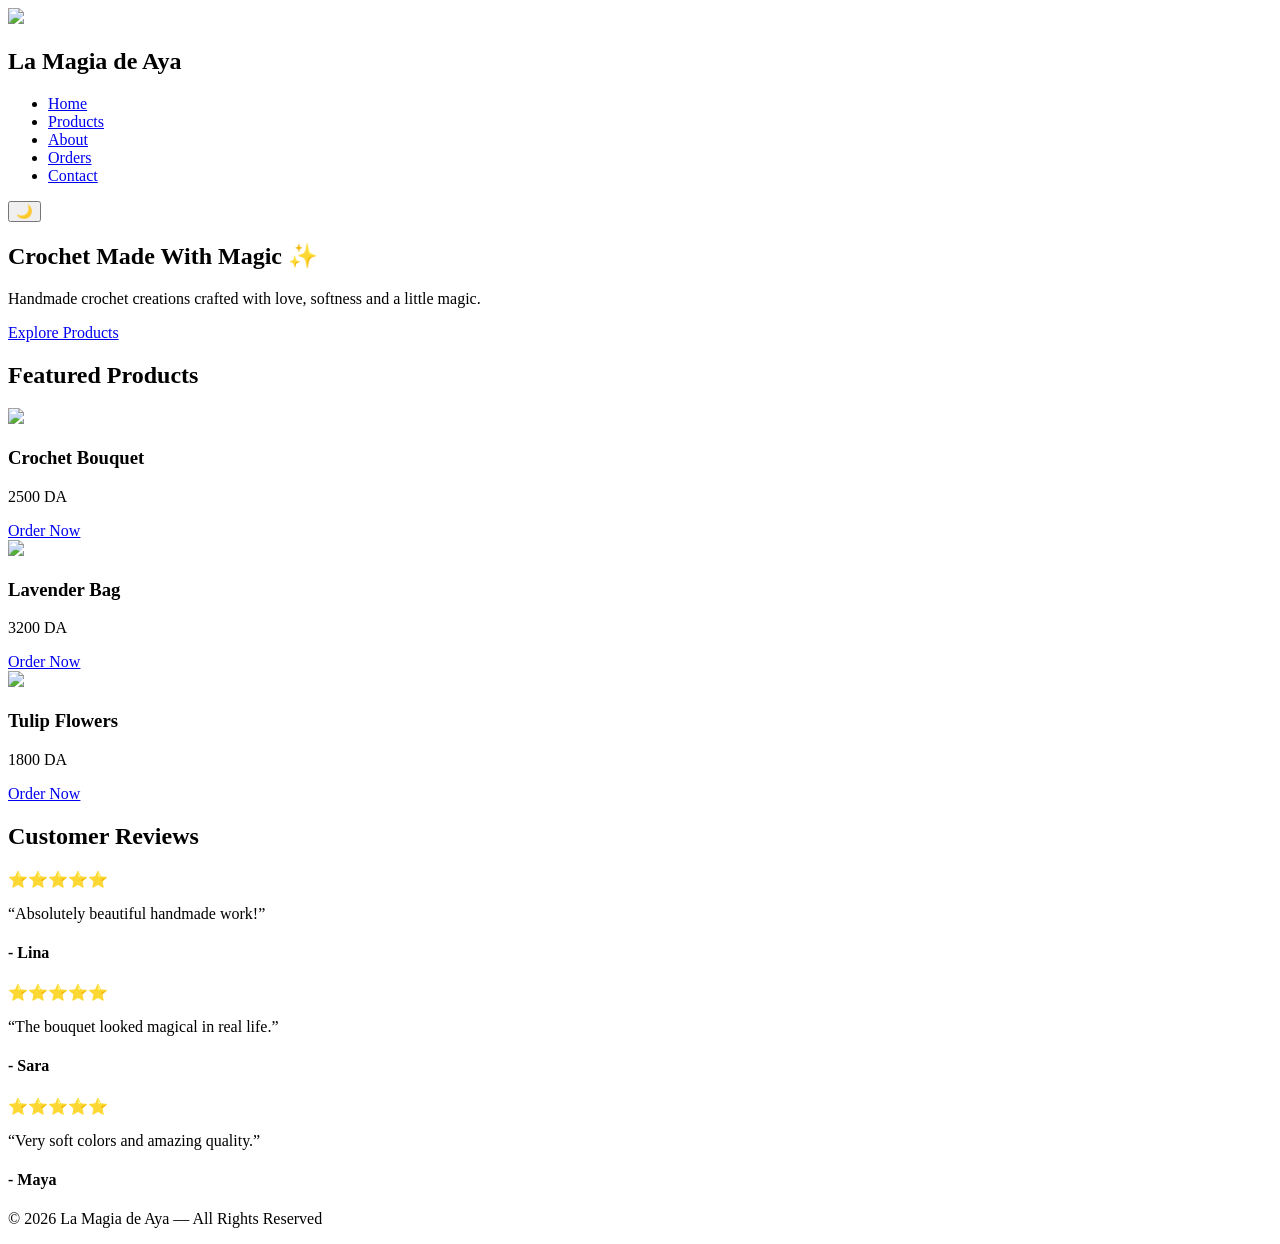
==== index.html @ 2dad1b22 "Add files via upload" ====
<!-- index.html -->

<!DOCTYPE html>
<html lang="en">
<head>
  <meta charset="UTF-8" />
  <meta name="viewport" content="width=device-width, initial-scale=1.0"/>
  <title>La Magia de Aya</title>

  <!-- Google Fonts -->
  <link rel="preconnect" href="https://fonts.googleapis.com">
  <link rel="preconnect" href="https://fonts.gstatic.com" crossorigin>

  <link rel="preconnect" href="https://fonts.googleapis.com">
<link rel="preconnect" href="https://fonts.gstatic.com" crossorigin>

<link href="https://fonts.googleapis.com/css2?family=Outfit:wght@300;400;500;600;700&display=swap" rel="stylesheet">

  <!-- CSS -->
  <link rel="stylesheet" href="css/style.css">

</head>

<body>

  <!-- Stars Background -->
  <div class="stars"></div>

  <!-- Navbar -->
  <header class="navbar">

    <div class="logo-container">

      <img src="images/logo.png" class="logo">

      <h2 class="logo-text">
        La Magia de Aya
      </h2>

    </div>

    <nav>

      <ul class="nav-links">

        <li><a href="index.html">Home</a></li>

        <li><a href="products.html">Products</a></li>

        <li><a href="about.html">About</a></li>

        <li><a href="orders.html">Orders</a></li>

        <li><a href="contact.html">Contact</a></li>

      </ul>

    </nav>

    <div class="right-section">

      <button id="darkModeBtn">
        🌙
      </button>

    </div>

  </header>

  <!-- Hero Section -->

  <section class="hero">

    <div class="hero-content">

      <h1 id="hero-title">
        Crochet Made With Magic ✨
      </h1>

      <p id="hero-text">
        Handmade crochet creations crafted with love, softness and a little magic.
      </p>

      <a href="products.html" class="hero-btn" id="hero-btn">
        Explore Products
      </a>

    </div>

  </section>

  <!-- Featured Products -->

  <section class="products-preview">

    <h2 class="section-title" id="products-title">
      Featured Products
    </h2>

    <div class="products-grid">

      <!-- Product 1 -->

      <div class="product-card">

        <img src="images/logo.png">

        <h3>Crochet Bouquet</h3>

        <p>2500 DA</p>

        <a href="orders.html" class="order-btn">
          Order Now
        </a>

      </div>

      <!-- Product 2 -->

      <div class="product-card">

        <img src="images/logo.png">

        <h3>Lavender Bag</h3>

        <p>3200 DA</p>

        <a href="orders.html" class="order-btn">
          Order Now
        </a>

      </div>

      <!-- Product 3 -->

      <div class="product-card">

        <img src="images/logo.png">

        <h3>Tulip Flowers</h3>

        <p>1800 DA</p>

        <a href="orders.html" class="order-btn">
          Order Now
        </a>

      </div>

    </div>

  </section>

  <!-- Reviews -->

  <section class="reviews">

    <h2 class="section-title">
      Customer Reviews
    </h2>

    <div class="reviews-grid">

      <div class="review-card">

        <div class="stars-review">
          ⭐⭐⭐⭐⭐
        </div>

        <p>
          “Absolutely beautiful handmade work!”
        </p>

        <h4>- Lina</h4>

      </div>

      <div class="review-card">

        <div class="stars-review">
          ⭐⭐⭐⭐⭐
        </div>

        <p>
          “The bouquet looked magical in real life.”
        </p>

        <h4>- Sara</h4>

      </div>

      <div class="review-card">

        <div class="stars-review">
          ⭐⭐⭐⭐⭐
        </div>

        <p>
          “Very soft colors and amazing quality.”
        </p>

        <h4>- Maya</h4>

      </div>

    </div>

  </section>

  <!-- Footer -->

  <footer class="footer">

    <p>
      © 2026 La Magia de Aya — All Rights Reserved
    </p>

  </footer>

  <!-- JS -->
  <script src="js/script.js"></script>

</body>
</html>
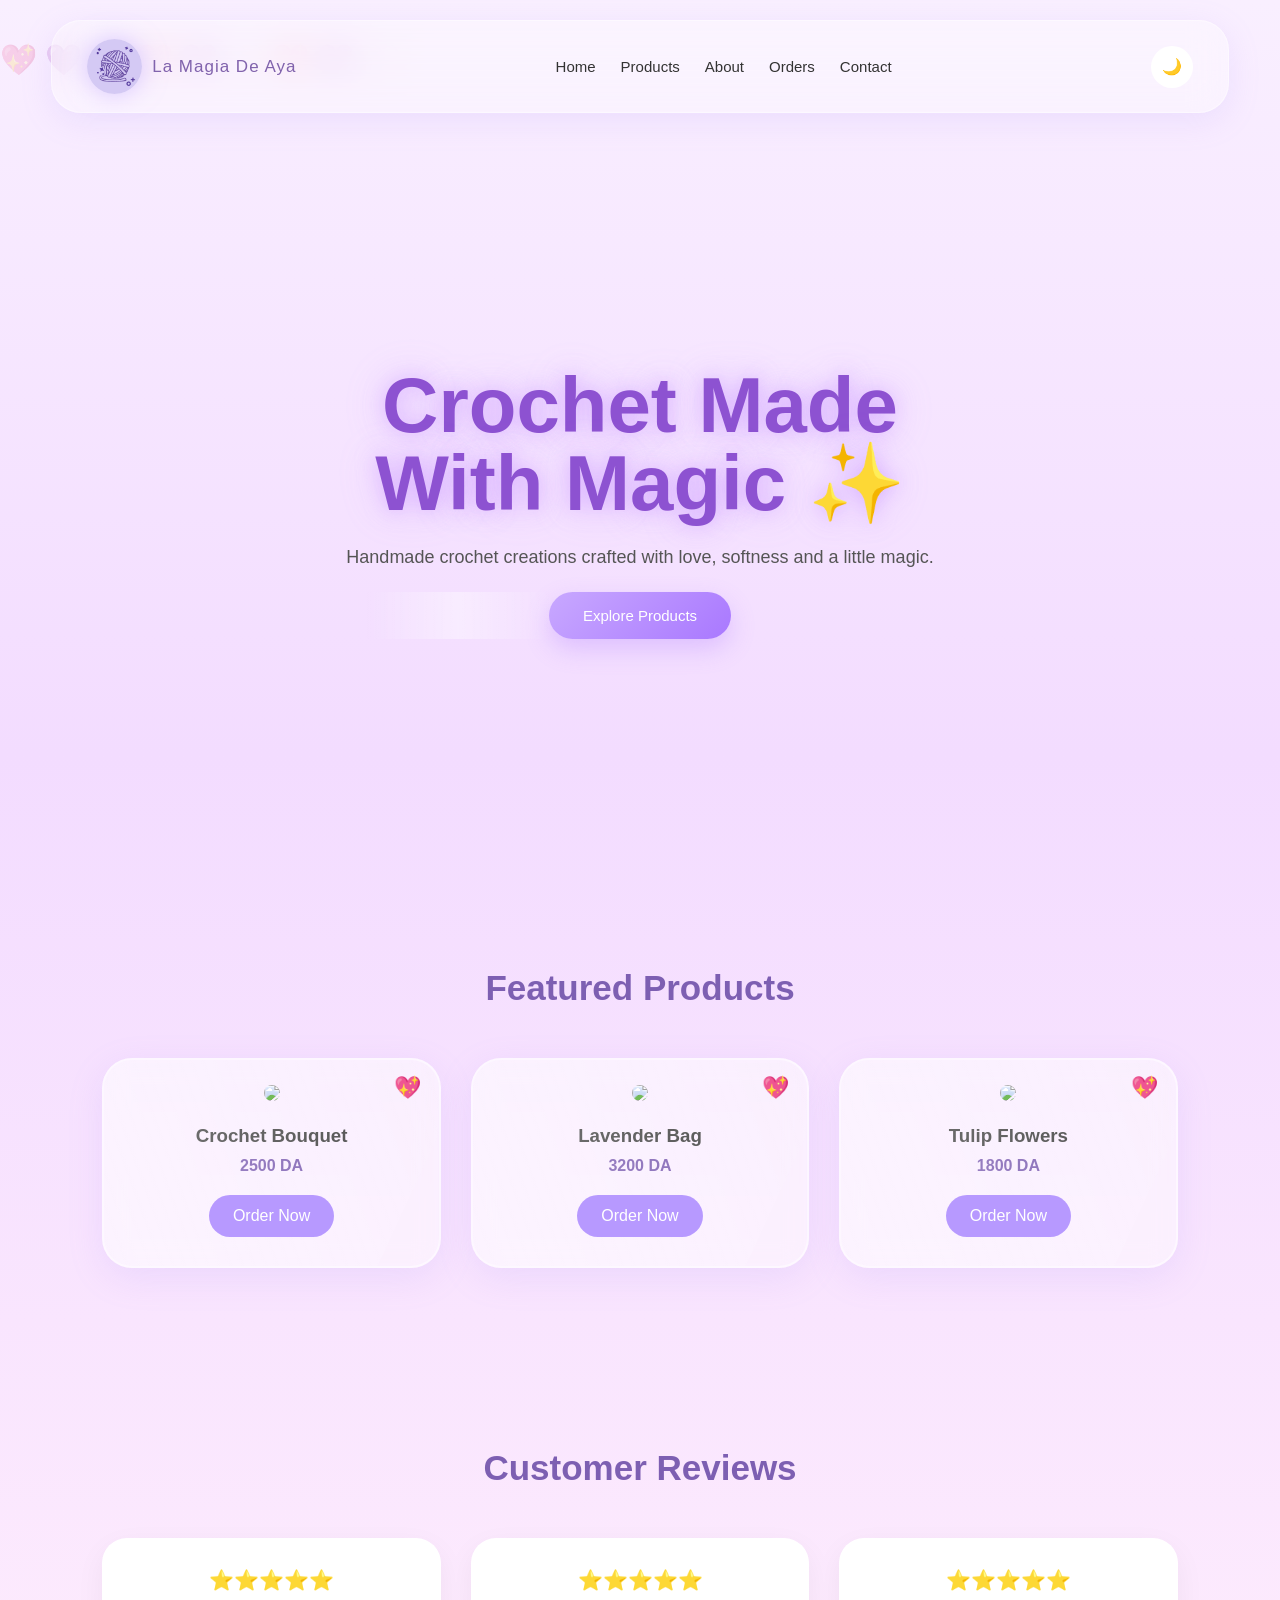
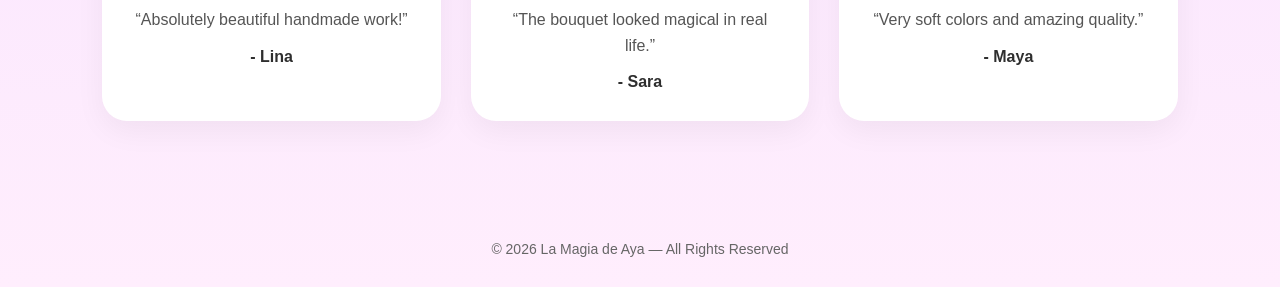
==== commit efe74abc: "Fix HTML structure and update resources" ====
--- a/index.html
+++ b/index.html
@@ -17,7 +17,7 @@
 <link href="https://fonts.googleapis.com/css2?family=Outfit:wght@300;400;500;600;700&display=swap" rel="stylesheet">
 
   <!-- CSS -->
-  <link rel="stylesheet" href="css/style.css">
+  <link rel="stylesheet" href="style.css">
 
 </head>
 
@@ -31,7 +31,7 @@
 
     <div class="logo-container">
 
-      <img src="images/logo.png" class="logo">
+      <img src="logo.png" class="logo">
 
       <h2 class="logo-text">
         La Magia de Aya
@@ -218,7 +218,7 @@
   </footer>
 
   <!-- JS -->
-  <script src="js/script.js"></script>
+  <script src="script.js"></script>
 
 </body>
-</html>+</html>
--- a/style.css
+++ b/style.css
@@ -0,0 +1,577 @@
+/* css/style.css */
+
+*{
+  margin:0;
+  padding:0;
+  box-sizing:border-box;
+}
+
+body{
+
+  font-family:'Outfit',sans-serif;
+
+  background:
+  linear-gradient(
+    180deg,
+    #f9efff 0%,
+    #f3dcff 40%,
+    #ffeefd 100%
+  );
+
+  color:#2e2e2e;
+
+  overflow-x:hidden;
+
+  transition:0.4s;
+
+  min-height:100vh;
+
+  position:relative;
+}
+
+
+/* NAVBAR */
+
+.navbar{
+  width:92%;
+  margin:auto;
+  margin-top:20px;
+
+  display:flex;
+  justify-content:space-between;
+  align-items:center;
+
+  padding:18px 35px;
+
+  position:sticky;
+  top:15px;
+
+  border-radius:30px;
+
+  backdrop-filter:blur(18px);
+
+  background:rgba(255,255,255,0.35);
+
+  border:1px solid rgba(255,255,255,0.4);
+
+  box-shadow:
+  0 8px 32px rgba(167,139,250,0.15);
+
+  z-index:1000;
+}
+
+.logo-container{
+  display:flex;
+  align-items:center;
+  gap:10px;
+}
+
+.logo{
+  width:55px;
+  height:55px;
+  object-fit:cover;
+  border-radius:50%;
+}
+
+.logo-text{
+
+  font-size:17px;
+
+  font-weight:500;
+
+  letter-spacing:1px;
+
+  color:#7a5ba8;
+
+  text-transform:capitalize;
+
+  opacity:0.95;
+}
+
+/* NAV LINKS */
+
+.nav-links{
+  display:flex;
+  list-style:none;
+  gap:25px;
+}
+
+.nav-links a{
+  text-decoration:none;
+  color:#333;
+  font-size:15px;
+  transition:0.3s;
+}
+
+.nav-links a:hover{
+  color:#9f7aea;
+}
+
+/* RIGHT SECTION */
+
+.right-section{
+  display:flex;
+  align-items:center;
+  gap:12px;
+}
+
+#darkModeBtn,
+#languageBtn{
+  border:none;
+  background:#ffffff;
+  width:42px;
+  height:42px;
+  border-radius:50%;
+  cursor:pointer;
+  font-size:16px;
+  transition:0.3s;
+}
+
+#darkModeBtn:hover,
+#languageBtn:hover{
+  transform:scale(1.08);
+}
+
+/* HERO */
+
+.hero{
+  width:100%;
+  min-height:85vh;
+  display:flex;
+  justify-content:center;
+  align-items:center;
+  text-align:center;
+  padding:40px;
+}
+
+.hero-content{
+  max-width:700px;
+}
+
+.hero h1{
+
+  font-size:78px;
+
+  color:#8d52d1;
+
+  margin-bottom:20px;
+
+  line-height:1;
+
+  font-weight:700;
+
+  text-shadow:
+  0 0 20px rgba(200,150,255,0.6),
+  0 0 40px rgba(200,150,255,0.3);
+
+}
+
+.hero p{
+  font-size:18px;
+  line-height:1.7;
+  margin-bottom:35px;
+  color:#555;
+}
+
+.hero-btn{
+
+  text-decoration:none;
+
+  background:
+  linear-gradient(
+    135deg,
+    #c8a8ff,
+    #a978ff
+  );
+
+  color:white;
+
+  padding:15px 34px;
+
+  border-radius:40px;
+
+  transition:0.4s;
+
+  font-size:15px;
+
+  box-shadow:
+  0 10px 25px rgba(169,120,255,0.3);
+}
+
+.hero-btn:hover{
+
+  transform:
+  translateY(-4px)
+  scale(1.03);
+
+  box-shadow:
+  0 15px 35px rgba(169,120,255,0.45);
+}
+
+/* SECTION TITLES */
+
+.section-title{
+  text-align:center;
+  font-size:35px;
+  margin-bottom:50px;
+  color:#7d5fb2;
+}
+
+/* PRODUCTS */
+
+.products-preview{
+  padding:90px 8%;
+}
+
+.products-grid{
+  display:grid;
+  grid-template-columns:repeat(auto-fit,minmax(250px,1fr));
+  gap:30px;
+}
+
+.product-card{
+
+  background:rgba(255,255,255,0.45);
+
+  border:2px solid rgba(255,255,255,0.5);
+
+  backdrop-filter:blur(12px);
+
+  border-radius:30px;
+
+  padding:25px;
+
+  text-align:center;
+
+  transition:0.45s ease;
+
+  box-shadow:
+  0 10px 35px rgba(167,139,250,0.15);
+
+  overflow:hidden;
+
+  position:relative;
+}
+
+.product-card::before{
+
+  content:"";
+
+  position:absolute;
+
+  top:-100%;
+
+  left:-100%;
+
+  width:200%;
+
+  height:200%;
+
+  background:
+  linear-gradient(
+    45deg,
+    transparent,
+    rgba(255,255,255,0.25),
+    transparent
+  );
+
+  transform:rotate(25deg);
+
+  transition:0.8s;
+}
+
+.product-card:hover::before{
+
+  top:100%;
+  left:100%;
+}
+
+.product-card:hover{
+
+  transform:
+  translateY(-12px)
+  scale(1.02);
+
+  box-shadow:
+  0 18px 45px rgba(167,139,250,0.25);
+}
+
+.product-card img{
+  width:100%;
+  border-radius:20px;
+  margin-bottom:20px;
+}
+
+.product-card h3{
+  margin-bottom:10px;
+  color:#444;
+}
+
+.product-card p{
+  margin-bottom:20px;
+  color:#7d5fb2;
+  font-weight:600;
+}
+
+.order-btn{
+  display:inline-block;
+  text-decoration:none;
+  background:#b799ff;
+  color:white;
+  padding:12px 24px;
+  border-radius:30px;
+  transition:0.3s;
+}
+
+.order-btn:hover{
+  background:#9870ec;
+}
+
+/* REVIEWS */
+
+.reviews{
+  padding:90px 8%;
+}
+
+.reviews-grid{
+  display:grid;
+  grid-template-columns:repeat(auto-fit,minmax(250px,1fr));
+  gap:30px;
+}
+
+.review-card{
+  background:white;
+  padding:30px;
+  border-radius:25px;
+  text-align:center;
+  box-shadow:0 10px 30px rgba(0,0,0,0.05);
+}
+
+.stars-review{
+  margin-bottom:15px;
+  font-size:20px;
+}
+
+.review-card p{
+  color:#555;
+  line-height:1.6;
+  margin-bottom:15px;
+}
+
+/* FOOTER */
+
+.footer{
+  text-align:center;
+  padding:30px;
+  color:#666;
+  font-size:14px;
+}
+
+/* DARK MODE */
+
+.dark-mode{
+  background:#18141f;
+  color:white;
+}
+
+.dark-mode .navbar{
+  background:rgba(30,30,30,0.6);
+}
+
+.dark-mode .product-card,
+.dark-mode .review-card{
+  background:#241d31;
+  color:white;
+}
+
+.dark-mode .hero p,
+.dark-mode .review-card p,
+.dark-mode .nav-links a{
+  color:#ddd;
+}
+
+.dark-mode #darkModeBtn,
+.dark-mode #languageBtn{
+  background:#2f2740;
+  color:white;
+}
+
+/* RESPONSIVE */
+
+@media(max-width:900px){
+
+  .navbar{
+    flex-direction:column;
+    gap:20px;
+  }
+
+  .nav-links{
+    flex-wrap:wrap;
+    justify-content:center;
+  }
+
+  .hero h1{
+    font-size:40px;
+  }
+
+}
+
+@media(max-width:600px){
+
+  .hero h1{
+    font-size:32px;
+  }
+
+  .section-title{
+    font-size:28px;
+  }
+
+  .hero p{
+    font-size:15px;
+  }
+
+}
+
+/* FLOATING EFFECT */
+
+.hero-content{
+  animation:floatHero 4s ease-in-out infinite;
+}
+
+@keyframes floatHero{
+
+  0%{
+    transform:translateY(0px);
+  }
+
+  50%{
+    transform:translateY(-10px);
+  }
+
+  100%{
+    transform:translateY(0px);
+  }
+
+}
+
+/* GLOW */
+
+.logo{
+  box-shadow:
+  0 0 25px rgba(183,153,255,0.5);
+}
+
+/* PRETTY SCROLLBAR */
+
+::-webkit-scrollbar{
+  width:10px;
+}
+
+::-webkit-scrollbar-track{
+  background:#f5ecff;
+}
+
+::-webkit-scrollbar-thumb{
+  background:#c6a5ff;
+  border-radius:20px;
+}
+
+/* HEART DECORATIONS */
+
+.product-card::after{
+
+  content:"💖";
+
+  position:absolute;
+
+  top:15px;
+
+  right:18px;
+
+  font-size:22px;
+}
+
+/* CUTE BUTTON EFFECT */
+
+.hero-btn,
+.order-btn{
+
+  position:relative;
+
+  overflow:hidden;
+}
+
+.hero-btn::before,
+.order-btn::before{
+
+  content:"";
+
+  position:absolute;
+
+  top:0;
+  left:-100%;
+
+  width:100%;
+  height:100%;
+
+  background:
+  linear-gradient(
+    90deg,
+    transparent,
+    rgba(255,255,255,0.4),
+    transparent
+  );
+
+  transition:0.6s;
+}
+
+.hero-btn:hover::before,
+.order-btn:hover::before{
+
+  left:100%;
+}
+/* FLOATING HEARTS */
+
+.stars{
+  position:fixed;
+  top:0;
+  left:0;
+  width:100%;
+  height:100%;
+  overflow:hidden;
+  z-index:-1;
+}
+
+.stars::before{
+  content:"💖 💜 🤍 💖 💜 🤍 💖 💜 🤍";
+
+  position:absolute;
+
+  top:0;
+  left:0;
+
+  width:300%;
+  height:300%;
+
+  font-size:30px;
+
+  line-height:120px;
+
+  opacity:0.2;
+
+  white-space:break-spaces;
+
+  animation:heartsMove 40s linear infinite;
+}
+
+@keyframes heartsMove{
+
+  from{
+    transform:translateY(0);
+  }
+
+  to{
+    transform:translateY(-500px);
+  }
+
+}
